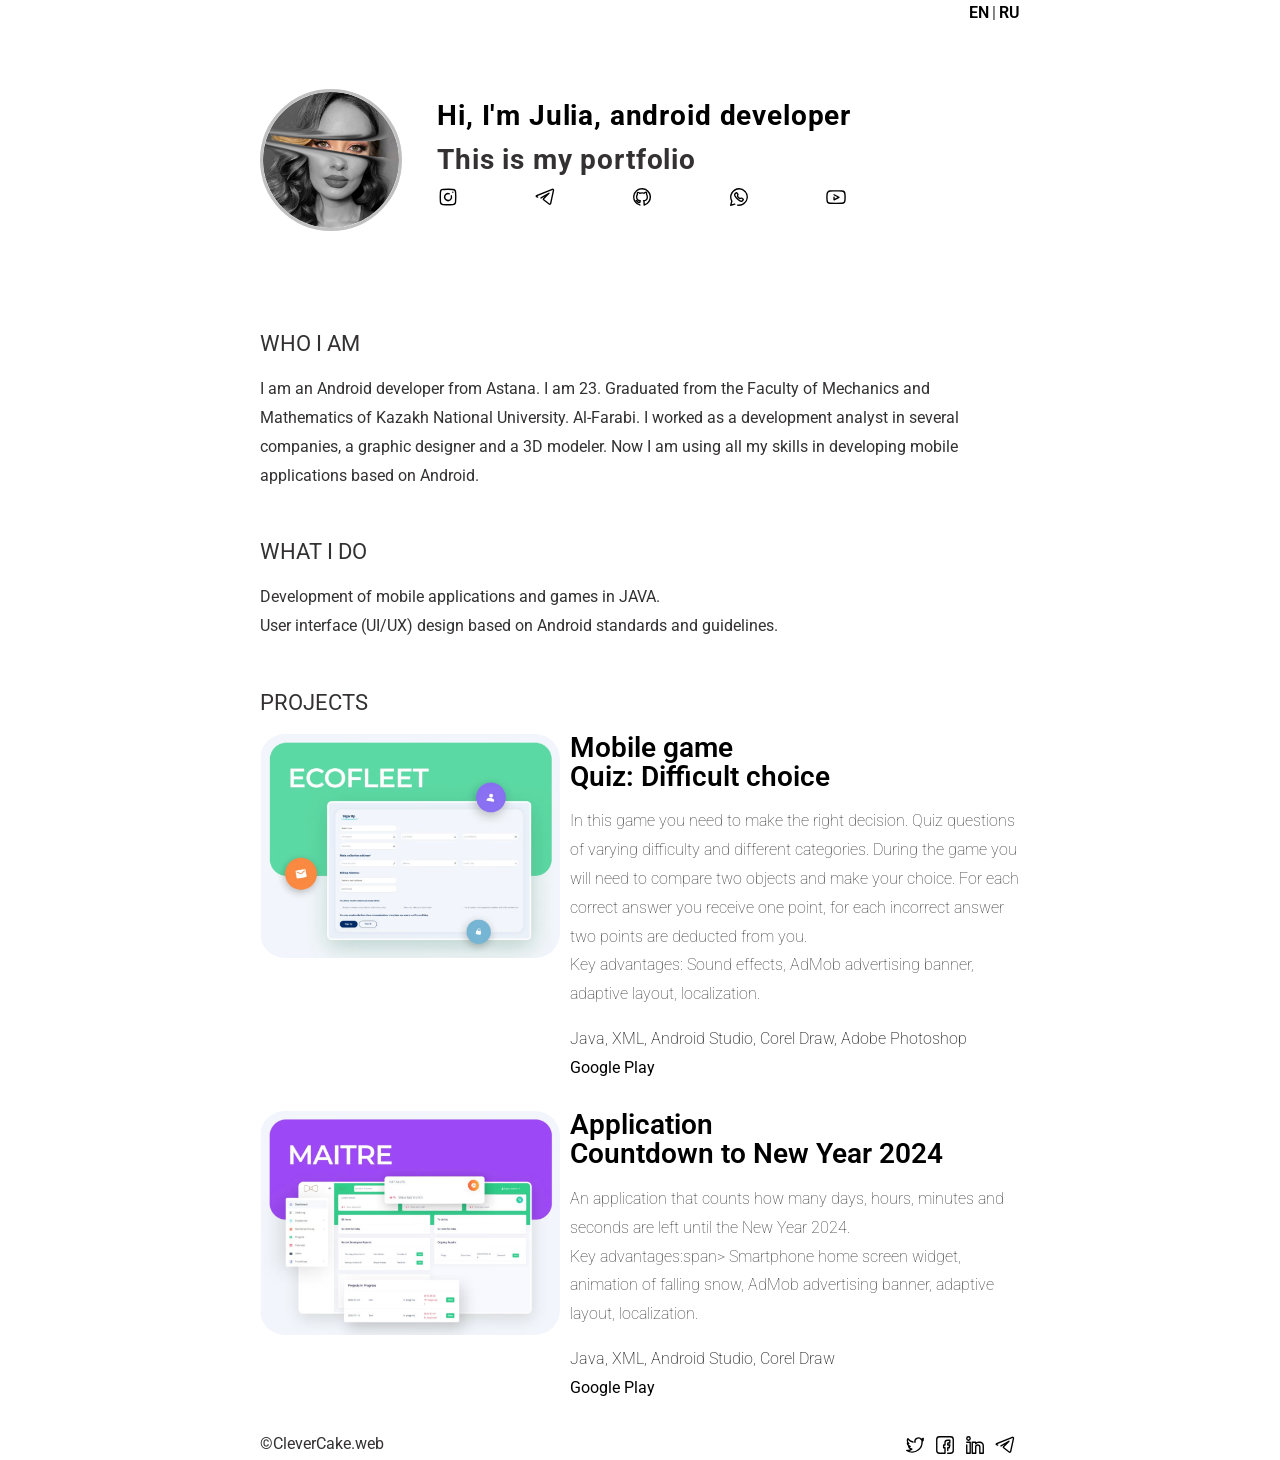
==== index.html @ a36e3e8c "Update index.html" ====
<!DOCTYPE html>
<html lang="en">
<head>
    <meta charset="UTF-8">
    <title>About me</title>
    <link rel="stylesheet" type="text/css" href="/assets/styles/styles.css">
</head>
<body>
    <div class="main">
        <div class="header">
            <a href="#">
                <span>EN</span>
            </a>
            <span>|</span>
            <a href="/ru">
                <span>RU</span>
            </a>
        </div>
        <div class="content">
            <div class="content__hello">
                <img class="content__hello-img" src="assets/img/avatar.png" alt="Avatar">
                <div class="content__hello-text">
                    <span class="content__name">
                        <a href="/"> Hi, I'm Julia, android developer</a>
                    </span>
                    <span class="content__description"></br>This is my portfolio</span>
                    <nav class="content__social">
                        <a href="#link" target="_blank" class="content__social-item">
                            <img src="assets/img/icons/instagram.svg" alt="Instagram">
                        </a>
                        <a href="#link" target="_blank" class="content__social-item">
                            <img src="assets/img/icons/telegram.svg" alt="Telegram">
                        </a>
                        <a href="#link" target="_blank" class="content__social-item">
                            <img src="assets/img/icons/github.svg" alt="GitHub">
                        </a>
                        <a href="#link" target="_blank" class="content__social-item">
                            <img src="assets/img/icons/whatsapp.svg" alt="WhatsApp">
                        </a>
                         <a href="#link" target="_blank" class="content__social-item">
                            <img src="assets/img/icons/youtube.svg" alt="YouTube">
                        </a>
                    </nav>
                </div>
            </div>
            <div class="content__main">
                <h2 class="content__subheader">Who I am</h2>
                <div class="content__main-item">
                    <div class="main-item__description">
                        <p>I am an Android developer from Astana. I am 23. Graduated from the Faculty of Mechanics and Mathematics of Kazakh National University. Al-Farabi. I worked as a development analyst in several companies, a graphic designer and a 3D modeler. Now I am using all my skills in developing mobile applications based on Android.</p>
                    </div>
                </div>
               
                <h2 class="content__subheader">What I do</h2>
                <div class="content__main-item">
                    <div class="main-item__description">
                        <p>
Development of mobile applications and games in JAVA.</br>
User interface (UI/UX) design based on Android standards and guidelines.</p>
                    </div>
                </div>
                <h2 class="content__subheader">Projects</h2>
                <div class="content__main-item project">
                    <a data-fslightbox href="assets/img/project.png">
                        <img src="assets/img/project.png" alt="project1">
                    </a>
                    <div>
                        <div class="main-item__title">
                            <a href="/example/project.html"><span>Mobile game<br>Quiz: Difficult choice</span></a>
                        </div>
                        <div class="main-item__description">
                            <p>In this game you need to make the right decision. Quiz questions of varying difficulty and different categories. During the game you will need to compare two objects and make your choice. For each correct answer you receive one point, for each incorrect answer two points are deducted from you.
                           </br><span>Key advantages:</span> Sound effects, AdMob advertising banner, adaptive layout, localization.</p>
                        </div>
                        <div class="main-item__subdescription">
                            <p>Java, XML, Android Studio, Corel Draw, Adobe Photoshop</p>
                            <p class="main-item__links"><a href=""><span>Google Play</span></a></p>
                        </div>
                    </div>
                </div>
                <div class="content__main-item project">
                    <a data-fslightbox href="assets/img/project2.png">
                        <img src="assets/img/project2.png" alt="project2">
                    </a>
                    <div>
                        <div class="main-item__title">
                            <a href="/example/project.html"><span>Application</br>Сountdown to New Year 2024</span></a>
                        </div>
                        <div class="main-item__description">
                            <p>An application that counts how many days, hours, minutes and seconds are left until the New Year 2024.</br>
<span>Key advantages:</span>span> Smartphone home screen widget, animation of falling snow, AdMob advertising banner, adaptive layout, localization.</p>
                        </div>
                        <div class="main-item__subdescription">
                            <p>Java, XML, Android Studio, Corel Draw</p>
                            <p class="main-item__links"><a href=""><span>Google Play</span></a> </p>
                        </div>
                    </div>
                </div>
            </div>
        </div>
        <div class="footer">
            <div>
                <span>©CleverCake.web</span>
            </div>
            <div>
                <nav class="footer__social">
                    <a href="#link" target="_blank" class="footer__social-item">
                        <img src="assets/img/icons/twitter.svg" alt="Twitter">
                    </a>
                    <a href="#link" target="_blank" class="footer__social-item">
                        <img src="assets/img/icons/facebook.svg" alt="Facebook">
                    </a>
                    <a href="#link" target="_blank" class="footer__social-item">
                        <img src="assets/img/icons/in.svg" alt="LinkedIn">
                    </a>
                    <a href="#link" target="_blank" class="footer__social-item">
                        <img src="assets/img/icons/telegram.svg" alt="Telegram">
                    </a>
                </nav>
            </div>
        </div>
    </div>
    <script src="assets/scripts/fslightbox.js"></script>
</body>
</html>
---- assets/styles/styles.css ----
@import url('https://fonts.googleapis.com/css2?family=Roboto:wght@100;300;400;500;700;900&display=swap');
/***
    The new CSS reset - version 1.7.3 (last updated 7.8.2022)
    GitHub page: https://github.com/elad2412/the-new-css-reset
***/

/*
    Remove all the styles of the "User-Agent-Stylesheet", except for the 'display' property
    - The "symbol *" part is to solve Firefox SVG sprite bug
 */
*:where(:not(html, iframe, canvas, img, svg, video, audio):not(svg *, symbol *)) {
    all: unset;
    display: revert;
}

/* Preferred box-sizing value */
*,
*::before,
*::after {
    box-sizing: border-box;
}

/* Reapply the pointer cursor for anchor tags */
a, button {
    cursor: revert;
}

/* Remove list styles (bullets/numbers) */
ol, ul, menu {
    list-style: none;
}

/* For images to not be able to exceed their container */
img {
    max-width: 100%;
}

/* removes spacing between cells in tables */
table {
    border-collapse: collapse;
}

/* Safari - solving issue when using user-select:none on the <body> text input doesn't working */
input, textarea {
    -webkit-user-select: auto;
}

/* revert the 'white-space' property for textarea elements on Safari */
textarea {
    white-space: revert;
}

/* minimum style to allow to style meter element */
meter {
    -webkit-appearance: revert;
    appearance: revert;
}

/* reset default text opacity of input placeholder */
::placeholder {
    color: unset;
}

/* fix the feature of 'hidden' attribute.
   display:revert; revert to element instead of attribute */
:where([hidden]) {
    display: none;
}

/* revert for bug in Chromium browsers
   - fix for the content editable attribute will work properly.
   - webkit-user-select: auto; added for Safari in case of using user-select:none on wrapper element*/
:where([contenteditable]:not([contenteditable="false"])) {
    -moz-user-modify: read-write;
    -webkit-user-modify: read-write;
    overflow-wrap: break-word;
    -webkit-line-break: after-white-space;
    -webkit-user-select: auto;
}

/* apply back the draggable feature - exist only in Chromium and Safari */
:where([draggable="true"]) {
    -webkit-user-drag: element;
}

body {
    font-family: 'Roboto', sans-serif;
    color: #333131;
}

a {
    color: black;
    font-weight: 600;
}

a:hover {
    text-decoration: underline;
}

@media (prefers-color-scheme: dark) {
    body {
        background-color: black;
        color: #c8cbcd;
    }

    a {
        color: #fff;
    }

    .content__social-item img,
    .footer__social-item img{
        filter: invert(1);
    }
}

.main {
    margin: auto;
    width: 47.5rem;
}

.content__hello {
    display: flex;
    margin-top: 4.2rem;
    margin-bottom: 5rem;
    font-size: 28px;
    line-height: 2.8rem;
}

.content__hello-img {
    width: 142px;
    height: 142px;
    min-width: 142px;
    border-radius: 50%;
    border: 3px solid silver;
}

.content__hello-text {
    margin-left: 2.2rem;
    line-height: 2.7rem;
    margin-top: 5px;
}

.content__name a {
    font-weight: 700;
    letter-spacing: 0.03em;
}

.content__description {
    font-weight: 700;
    letter-spacing: 0.03em;
}

.header {
    display: flex;
    justify-content: end;
    margin-top: 0.2rem;
}
.header span {
    margin-left: 3px;
}

.content__social {
    display: flex;
    max-width: 36rem;
    font-size: 18px;
    padding-top: 5px;
    -webkit-box-orient: horizontal;
    -webkit-box-direction: normal;
    flex-direction: row;
    flex: 1 1 0%;
    -webkit-box-pack: start;
    justify-content: space-between;
}
.content__social-item {
    display: flex;
    align-items: center;
}
.content__social-item img {
    width: 22px;
    height: 22px;
    margin-right: 4px;
}

.content__about-header {
    font-size: 2.4rem;
    margin-bottom: 1.4rem;
    line-height: 4rem;
    text-transform: uppercase;
}

.content__subheader {
    font-size: 1.4rem;
    line-height: 4rem;
    text-transform: uppercase;
}

.content__main-item {
    display: flex;
    line-height: 1.8rem;
    margin-bottom: 1.8rem;
}
.content__main-item.project img {
    max-width: 300px;
    height: auto;
    margin-right: 10px;
    border-radius: 25px;
}

.main-item__description img {
    border-radius: 25px;
}

.project .main-item__title {
    font-weight: 500;
    font-size: 28px;
}

.project .main-item__links span {
    margin-right: 4px;
}

.project .main-item__description {
    font-weight: 100;
    margin-top: 1rem;
}

.project .main-item__subdescription {
    font-weight: 200;
    margin-top: 1rem;
}
.project .main-item__subdescription span {
    font-weight: 400;
}

.post .main-item__title{
    font-size: 1.48rem;
    line-height: 2rem;
    font-weight: 500;
    letter-spacing: .05rem;
}

.post .main-item__title a{
    box-shadow: none;
    letter-spacing: 0.03em;
}

.post .main-item__date {
    display: inline-block;
    font-size: .94rem;
    font-weight: 700;
    line-height: 1.55rem;
}

.post .main-item__description {
    line-height: 1.8rem;
    margin-top: -0.2rem;
    margin-bottom: 0.8rem;
}

.footer {
    margin-top: 2rem;
    display: flex;
    justify-content: space-between;
}

.footer__social-item img {
    width: 22px;
    height: 22px;
    margin-right: 4px;
}
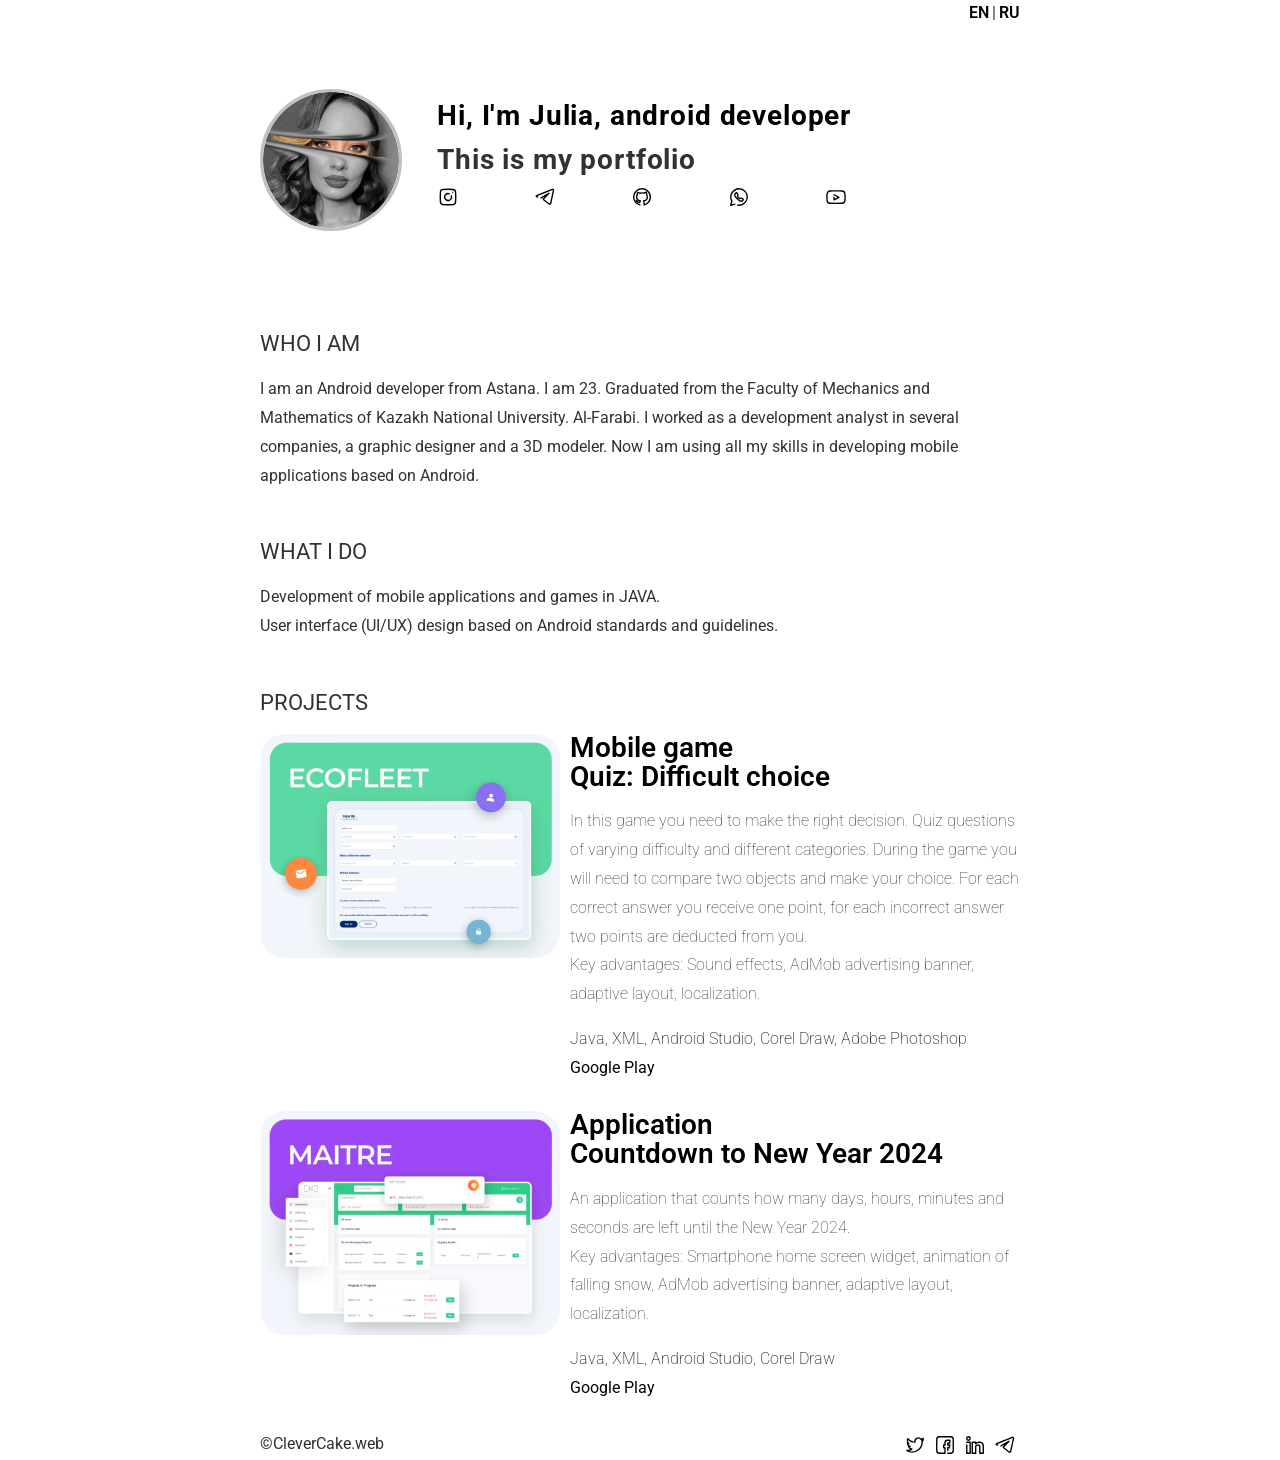
==== commit ad3e477f: "Update index.html" ====
--- a/index.html
+++ b/index.html
@@ -88,7 +88,7 @@
                         </div>
                         <div class="main-item__description">
                             <p>An application that counts how many days, hours, minutes and seconds are left until the New Year 2024.</br>
-<span>Key advantages:</span>span> Smartphone home screen widget, animation of falling snow, AdMob advertising banner, adaptive layout, localization.</p>
+<span>Key advantages:</span> Smartphone home screen widget, animation of falling snow, AdMob advertising banner, adaptive layout, localization.</p>
                         </div>
                         <div class="main-item__subdescription">
                             <p>Java, XML, Android Studio, Corel Draw</p>
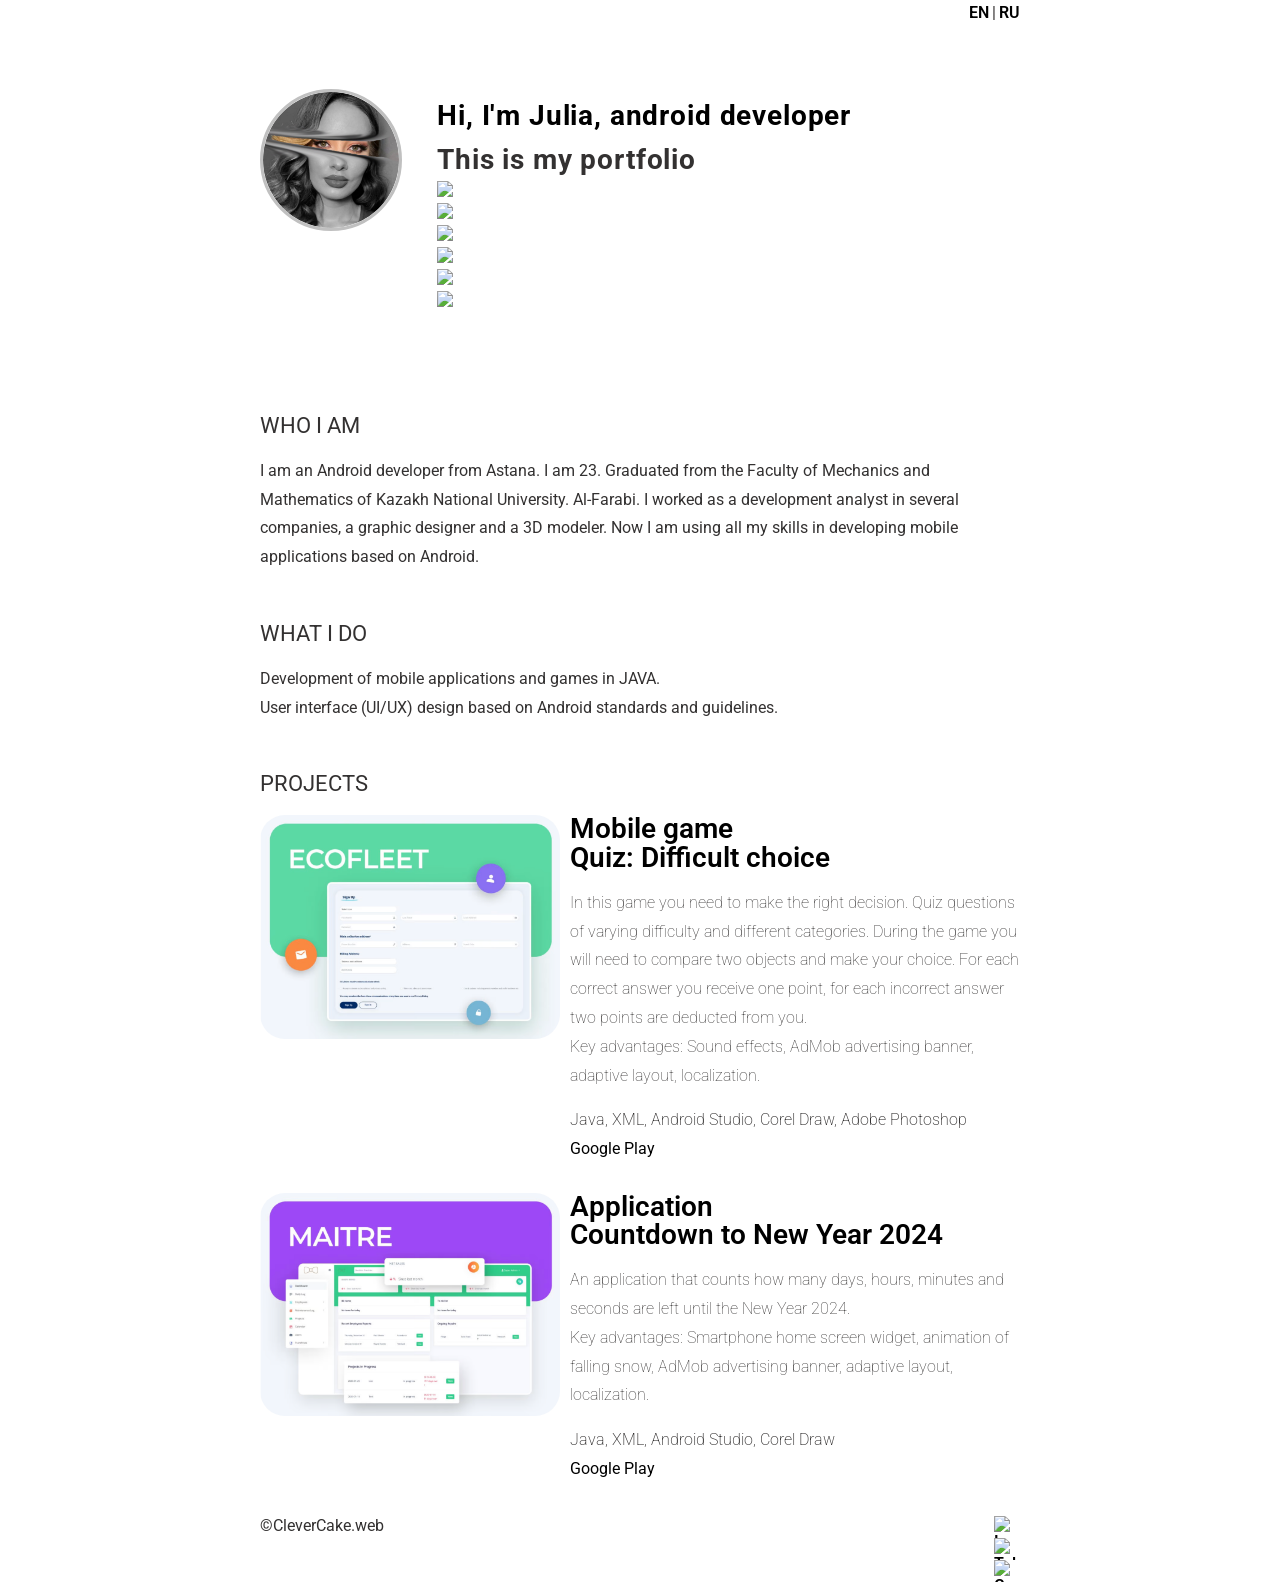
==== commit 9ef60368: "Update index.html" ====
--- a/index.html
+++ b/index.html
@@ -24,7 +24,6 @@
                         <a href="/"> Hi, I'm Julia, android developer</a>
                     </span>
                     <span class="content__description"></br>This is my portfolio</span>
-                    <nav class="content__social">
                         <a href="#link" target="_blank" class="content__social-item">
                             <img src="assets/img/icons/instagram.svg" alt="Instagram">
                         </a>
@@ -32,15 +31,17 @@
                             <img src="assets/img/icons/telegram.svg" alt="Telegram">
                         </a>
                         <a href="#link" target="_blank" class="content__social-item">
-                            <img src="assets/img/icons/github.svg" alt="GitHub">
+                            <img src="assets/img/icons/whatsapp.svg" alt="WhatsApp">
                         </a>
                         <a href="#link" target="_blank" class="content__social-item">
-                            <img src="assets/img/icons/whatsapp.svg" alt="WhatsApp">
+                            <img src="assets/img/icons/gmail.svg" alt="Gmail">
+                        </a>
+                        <a href="#link" target="_blank" class="content__social-item">
+                            <img src="assets/img/icons/github.svg" alt="GitHub">
                         </a>
                          <a href="#link" target="_blank" class="content__social-item">
                             <img src="assets/img/icons/youtube.svg" alt="YouTube">
                         </a>
-                    </nav>
                 </div>
             </div>
             <div class="content__main">
@@ -104,18 +105,15 @@
             </div>
             <div>
                 <nav class="footer__social">
-                    <a href="#link" target="_blank" class="footer__social-item">
-                        <img src="assets/img/icons/twitter.svg" alt="Twitter">
-                    </a>
-                    <a href="#link" target="_blank" class="footer__social-item">
-                        <img src="assets/img/icons/facebook.svg" alt="Facebook">
-                    </a>
-                    <a href="#link" target="_blank" class="footer__social-item">
-                        <img src="assets/img/icons/in.svg" alt="LinkedIn">
-                    </a>
-                    <a href="#link" target="_blank" class="footer__social-item">
-                        <img src="assets/img/icons/telegram.svg" alt="Telegram">
-                    </a>
+                   <a href="#link" target="_blank" class="content__social-item">
+                            <img src="assets/img/icons/instagram.svg" alt="Instagram">
+                        </a>
+                        <a href="#link" target="_blank" class="content__social-item">
+                            <img src="assets/img/icons/telegram.svg" alt="Telegram">
+                        </a>
+                        <a href="#link" target="_blank" class="content__social-item">
+                            <img src="assets/img/icons/gmail.svg" alt="Gmail">
+                        </a>
                 </nav>
             </div>
         </div>
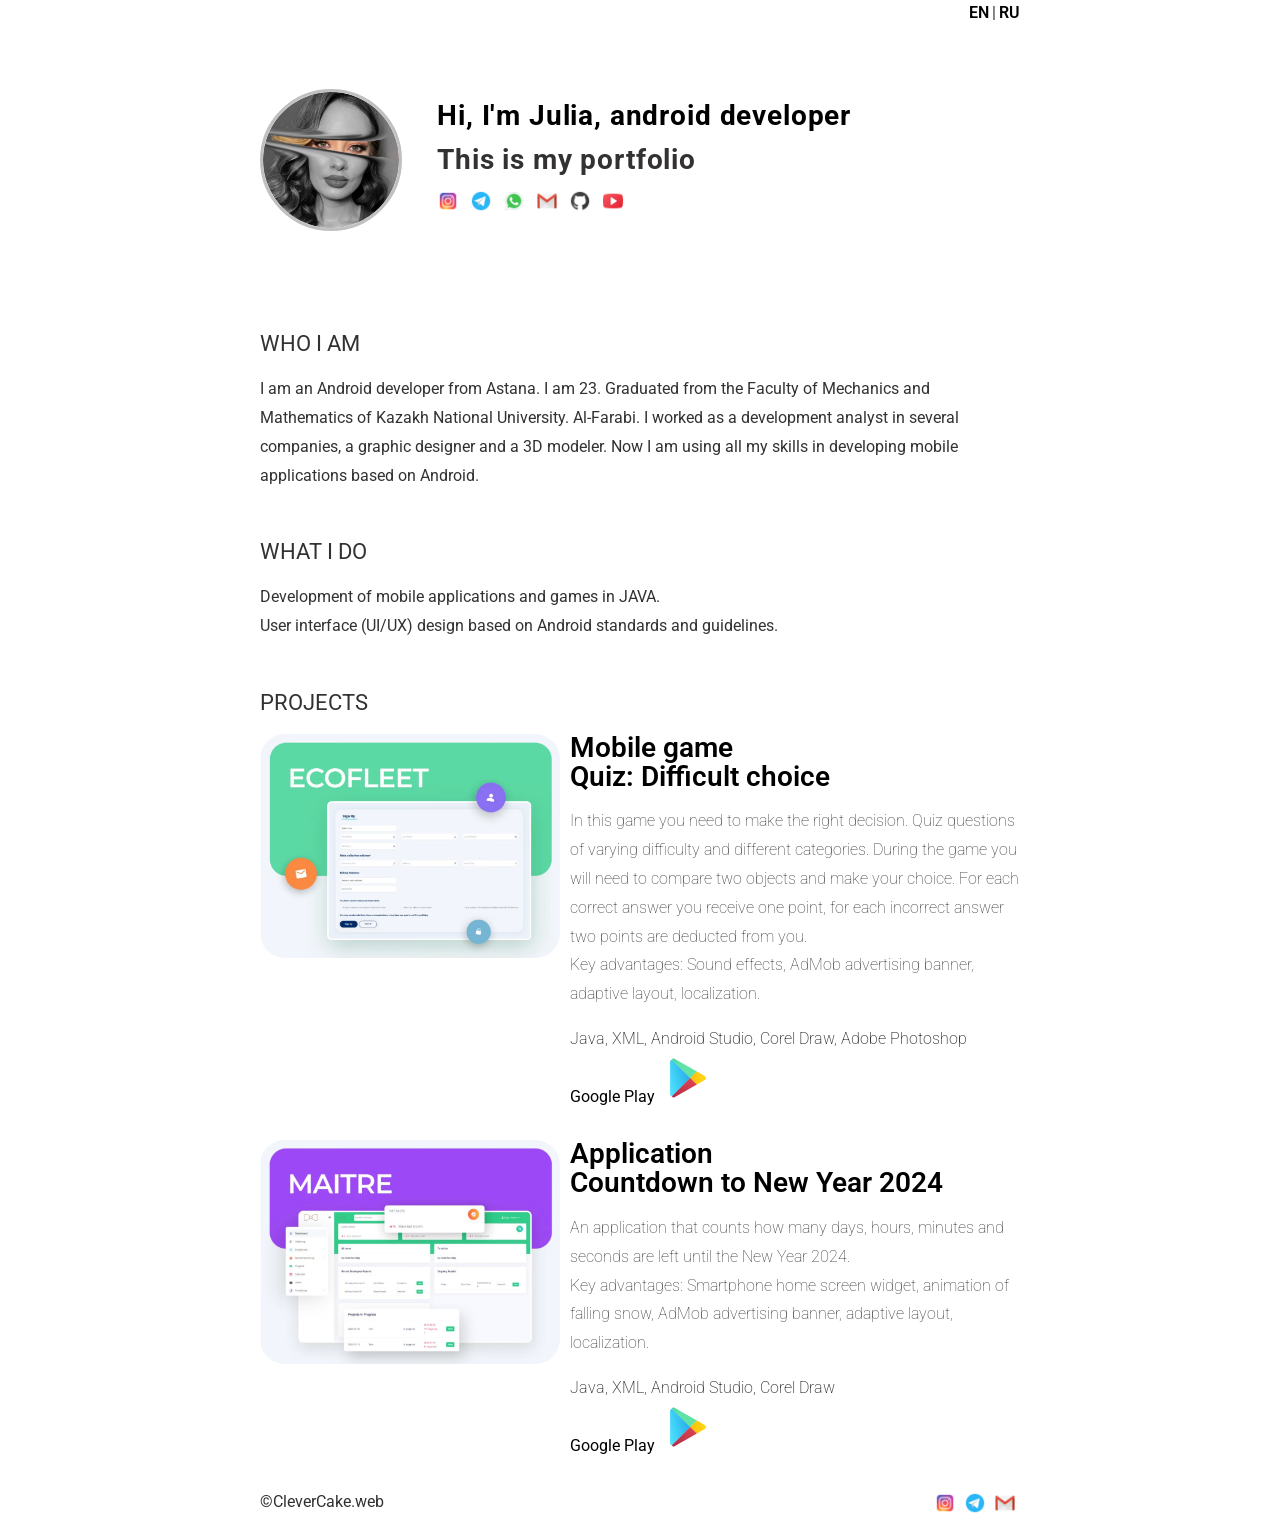
==== commit a4595c42: "Update index.html" ====
--- a/index.html
+++ b/index.html
@@ -24,24 +24,26 @@
                         <a href="/"> Hi, I'm Julia, android developer</a>
                     </span>
                     <span class="content__description"></br>This is my portfolio</span>
-                        <a href="#link" target="_blank" class="content__social-item">
-                            <img src="assets/img/icons/instagram.svg" alt="Instagram">
+                     <nav class="footer__social">
+                        <a href="https://www.instagram.com/clevercake.web/" target="_blank" class="footer__social-item">
+                            <img src="assets/img/icons/instagram.png" alt="Instagram">
                         </a>
-                        <a href="#link" target="_blank" class="content__social-item">
-                            <img src="assets/img/icons/telegram.svg" alt="Telegram">
+                        <a href="https://t.me/yuka2604" target="_blank" class="footer__social-item">
+                            <img src="assets/img/icons/telegram.png" alt="Telegram">
                         </a>
-                        <a href="#link" target="_blank" class="content__social-item">
-                            <img src="assets/img/icons/whatsapp.svg" alt="WhatsApp">
+                        <a href="https://api.whatsapp.com/send/?phone=87711840097&text&type=phone_number&app_absent=0" target="_blank" class="footer__social-item">
+                            <img src="assets/img/icons/whatsapp.png" alt="WhatsApp">
                         </a>
-                        <a href="#link" target="_blank" class="content__social-item">
-                            <img src="assets/img/icons/gmail.svg" alt="Gmail">
+                        <a href="#link" target="_blank" class="footer__social-item">
+                            <img src="assets/img/icons/gmail.png" alt="Gmail">
                         </a>
-                        <a href="#link" target="_blank" class="content__social-item">
-                            <img src="assets/img/icons/github.svg" alt="GitHub">
+                        <a href="https://github.com/Yuliya-Shamshiyeva" target="_blank" class="footer__social-item">
+                            <img src="assets/img/icons/github.png" alt="GitHub">
                         </a>
-                         <a href="#link" target="_blank" class="content__social-item">
-                            <img src="assets/img/icons/youtube.svg" alt="YouTube">
+                         <a href="https://www.youtube.com/@clevercake" target="_blank" class="footer__social-item">
+                            <img src="assets/img/icons/youtube.png" alt="YouTube">
                         </a>
+                     </nav>
                 </div>
             </div>
             <div class="content__main">
@@ -75,7 +77,9 @@
                         </div>
                         <div class="main-item__subdescription">
                             <p>Java, XML, Android Studio, Corel Draw, Adobe Photoshop</p>
-                            <p class="main-item__links"><a href=""><span>Google Play</span></a></p>
+                            <p class="main-item__links"><a href="https://play.google.com/store/apps/details?id=space.clevercake.quiz"><span>Google Play</span></a>
+                                <a data-fslightbox href="https://play.google.com/store/apps/details?id=space.clevercake.quiz"><img src="assets/img/icons/play.png" alt="GooglePlay"></a>
+                            </p>
                         </div>
                     </div>
                 </div>
@@ -93,7 +97,9 @@
                         </div>
                         <div class="main-item__subdescription">
                             <p>Java, XML, Android Studio, Corel Draw</p>
-                            <p class="main-item__links"><a href=""><span>Google Play</span></a> </p>
+                            <p class="main-item__links"><a href="https://play.google.com/store/apps/details?id=space.clevercake.daysuntilnewyear"><span>Google Play</span></a> 
+                            <a data-fslightbox href="https://play.google.com/store/apps/details?id=space.clevercake.daysuntilnewyear"><img src="assets/img/icons/play.png" alt="GooglePlay"></a>
+                            </p>
                         </div>
                     </div>
                 </div>
@@ -105,14 +111,14 @@
             </div>
             <div>
                 <nav class="footer__social">
-                   <a href="#link" target="_blank" class="content__social-item">
-                            <img src="assets/img/icons/instagram.svg" alt="Instagram">
+                   <a href="https://www.instagram.com/clevercake.web/" target="_blank" class="footer__social-item">
+                            <img src="assets/img/icons/instagram.png" alt="Instagram">
                         </a>
-                        <a href="#link" target="_blank" class="content__social-item">
-                            <img src="assets/img/icons/telegram.svg" alt="Telegram">
+                        <a href="https://t.me/yuka2604" target="_blank" class="footer__social-item">
+                            <img src="assets/img/icons/telegram.png" alt="Telegram">
                         </a>
-                        <a href="#link" target="_blank" class="content__social-item">
-                            <img src="assets/img/icons/gmail.svg" alt="Gmail">
+                        <a href="#link" target="_blank" class="footer__social-item">
+                            <img src="assets/img/icons/gmail.png" alt="Gmail">
                         </a>
                 </nav>
             </div>
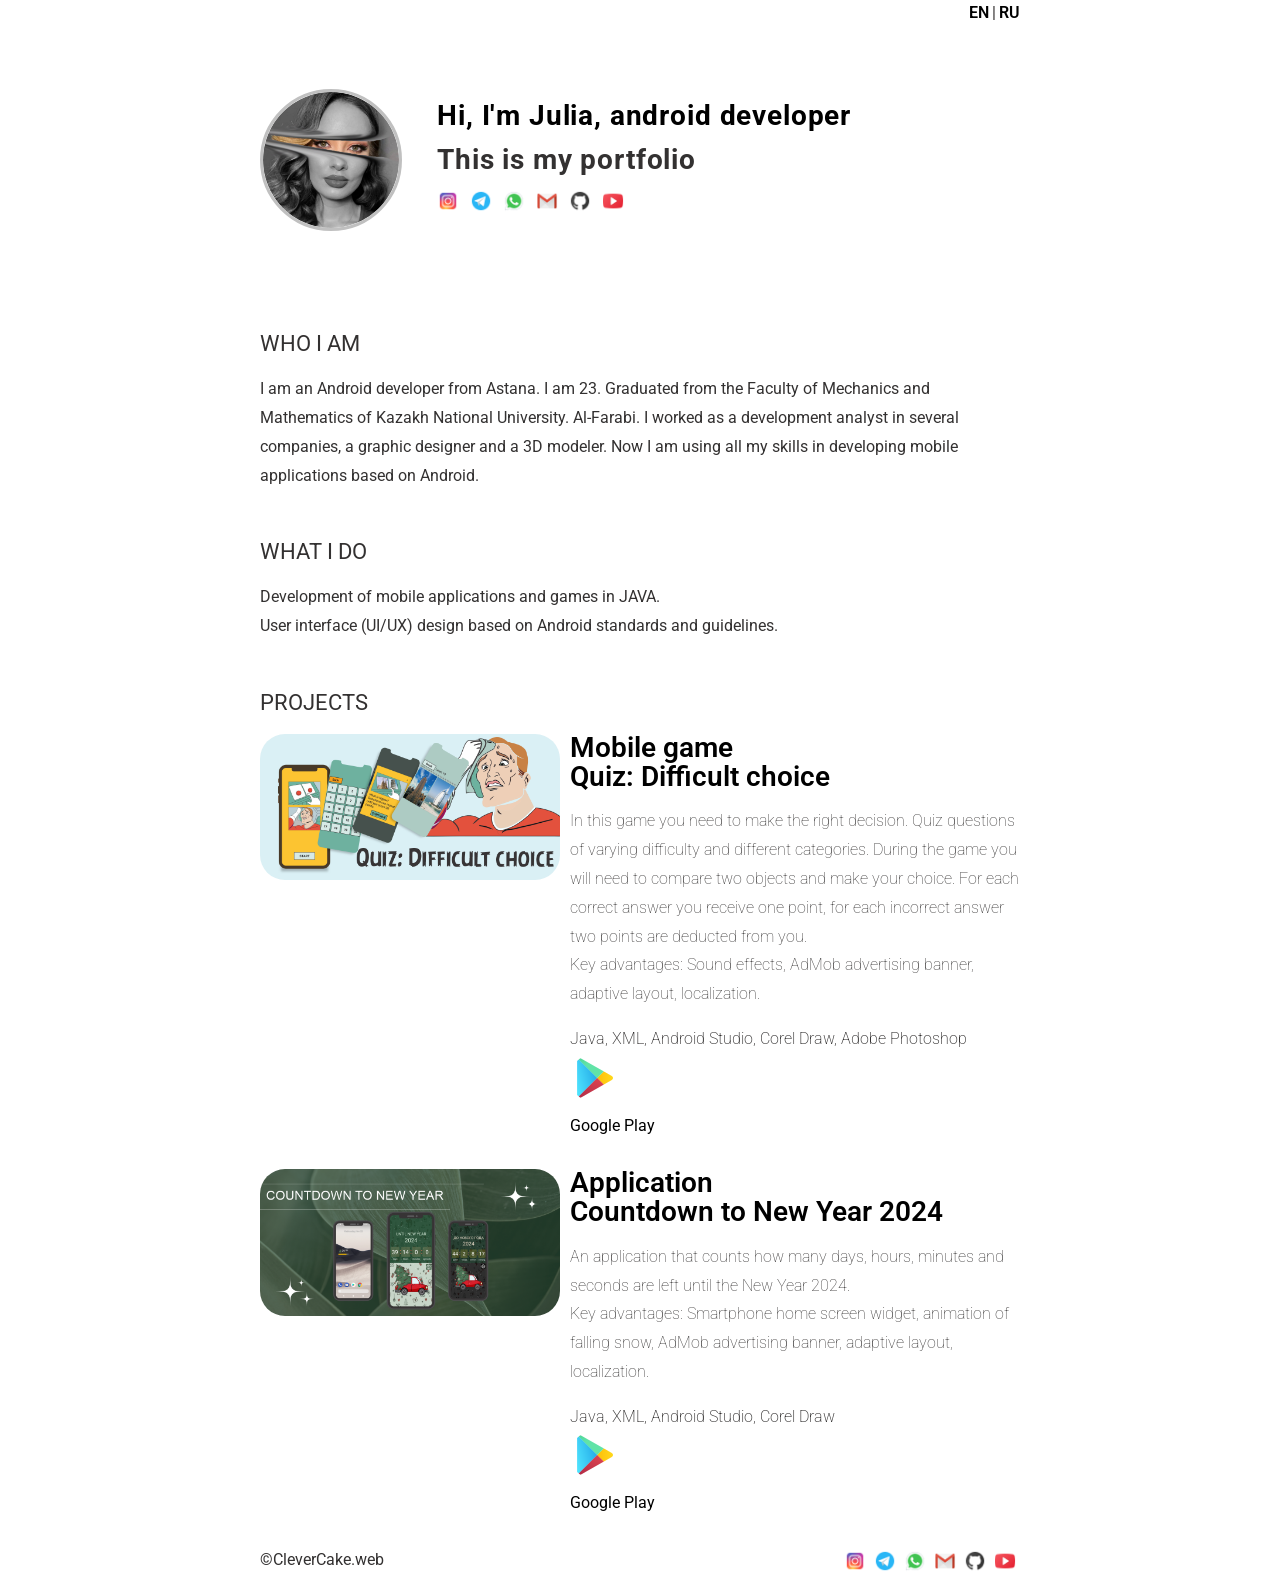
==== commit ba18ccb8: "Update index.html" ====
--- a/index.html
+++ b/index.html
@@ -77,9 +77,10 @@
                         </div>
                         <div class="main-item__subdescription">
                             <p>Java, XML, Android Studio, Corel Draw, Adobe Photoshop</p>
+                            <p>   <a data-fslightbox href="https://play.google.com/store/apps/details?id=space.clevercake.quiz"><img src="assets/img/icons/play.png" alt="GooglePlay"></a>
+                            </p>
                             <p class="main-item__links"><a href="https://play.google.com/store/apps/details?id=space.clevercake.quiz"><span>Google Play</span></a>
-                                <a data-fslightbox href="https://play.google.com/store/apps/details?id=space.clevercake.quiz"><img src="assets/img/icons/play.png" alt="GooglePlay"></a>
-                            </p>
+                             </p>
                         </div>
                     </div>
                 </div>
@@ -97,9 +98,10 @@
                         </div>
                         <div class="main-item__subdescription">
                             <p>Java, XML, Android Studio, Corel Draw</p>
+                            <p> <a data-fslightbox href="https://play.google.com/store/apps/details?id=space.clevercake.daysuntilnewyear"><img src="assets/img/icons/play.png" alt="GooglePlay"></a>
+                            </p>
                             <p class="main-item__links"><a href="https://play.google.com/store/apps/details?id=space.clevercake.daysuntilnewyear"><span>Google Play</span></a> 
-                            <a data-fslightbox href="https://play.google.com/store/apps/details?id=space.clevercake.daysuntilnewyear"><img src="assets/img/icons/play.png" alt="GooglePlay"></a>
-                            </p>
+                           </p>
                         </div>
                     </div>
                 </div>
@@ -117,8 +119,17 @@
                         <a href="https://t.me/yuka2604" target="_blank" class="footer__social-item">
                             <img src="assets/img/icons/telegram.png" alt="Telegram">
                         </a>
+                        <a href="https://api.whatsapp.com/send/?phone=87711840097&text&type=phone_number&app_absent=0" target="_blank" class="footer__social-item">
+                            <img src="assets/img/icons/whatsapp.png" alt="WhatsApp">
+                        </a>
                         <a href="#link" target="_blank" class="footer__social-item">
                             <img src="assets/img/icons/gmail.png" alt="Gmail">
+                        </a>
+                        <a href="https://github.com/Yuliya-Shamshiyeva" target="_blank" class="footer__social-item">
+                            <img src="assets/img/icons/github.png" alt="GitHub">
+                        </a>
+                         <a href="https://www.youtube.com/@clevercake" target="_blank" class="footer__social-item">
+                            <img src="assets/img/icons/youtube.png" alt="YouTube">
                         </a>
                 </nav>
             </div>
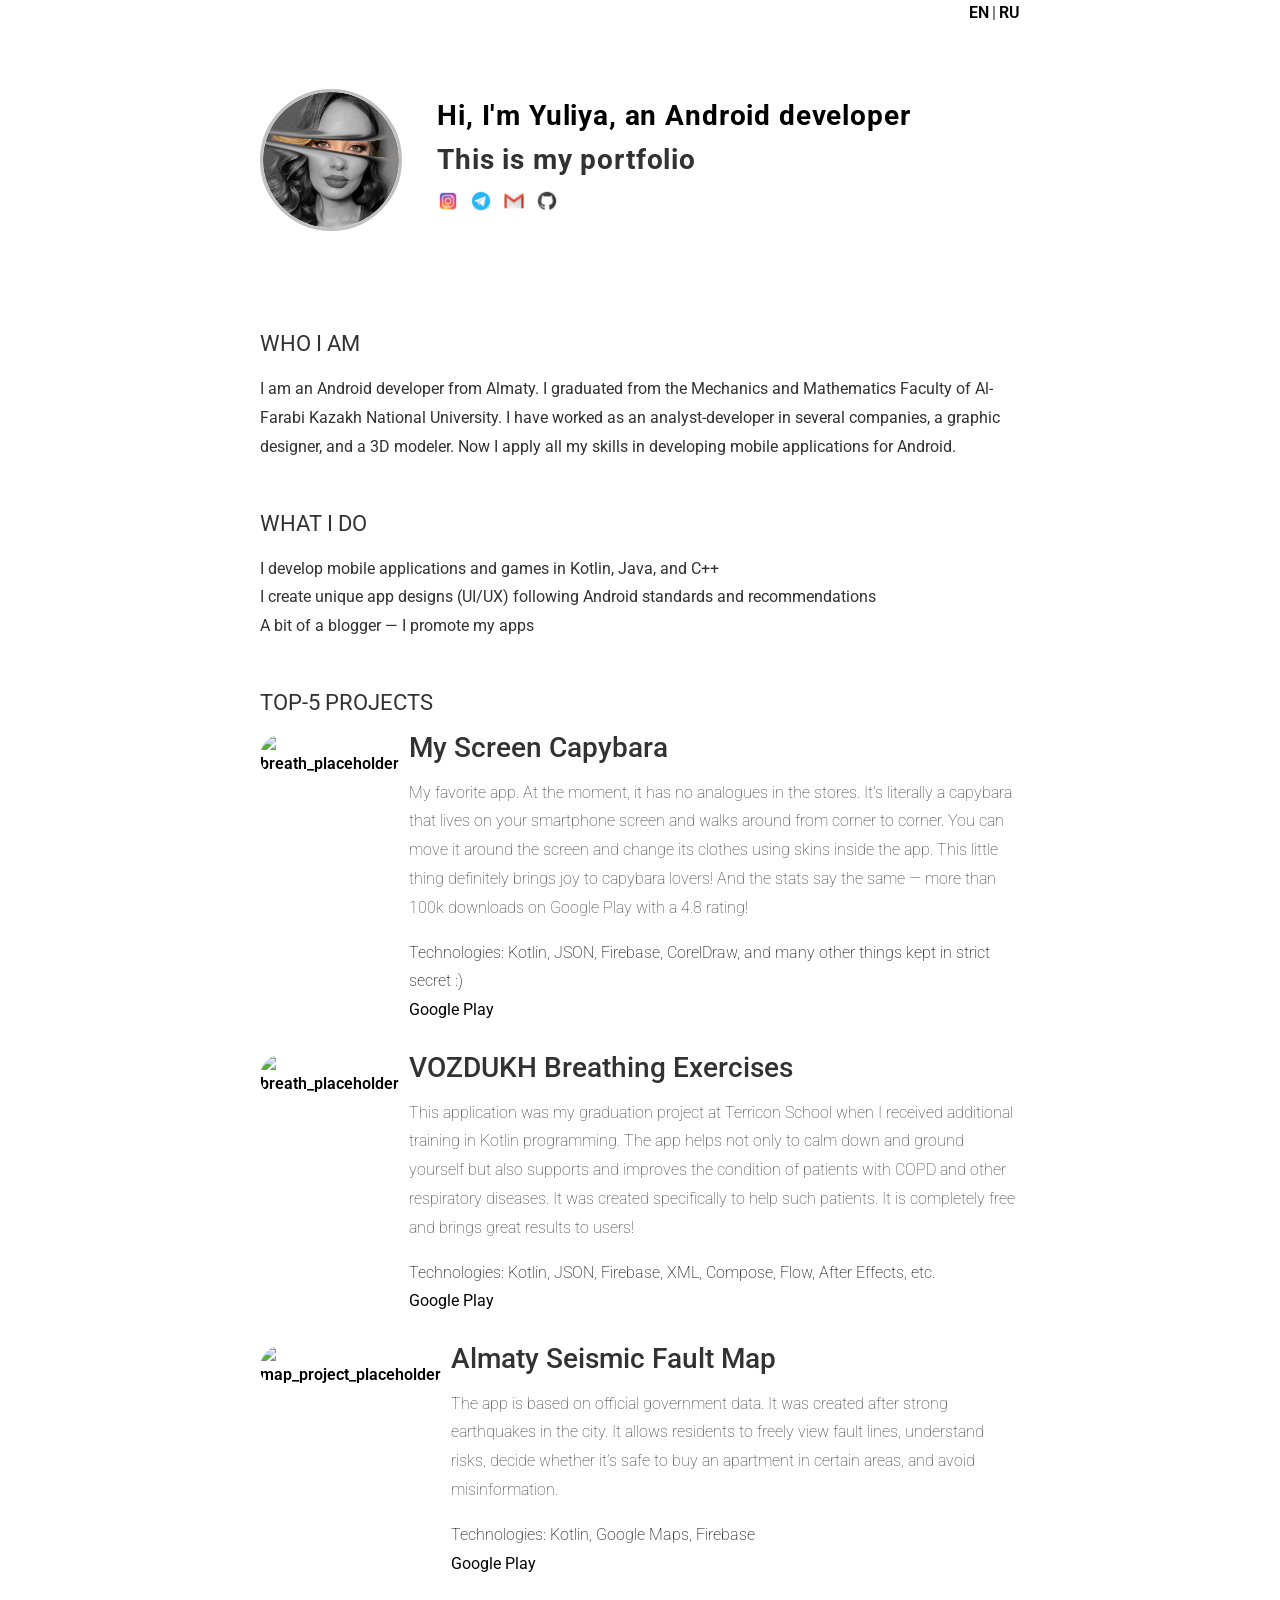
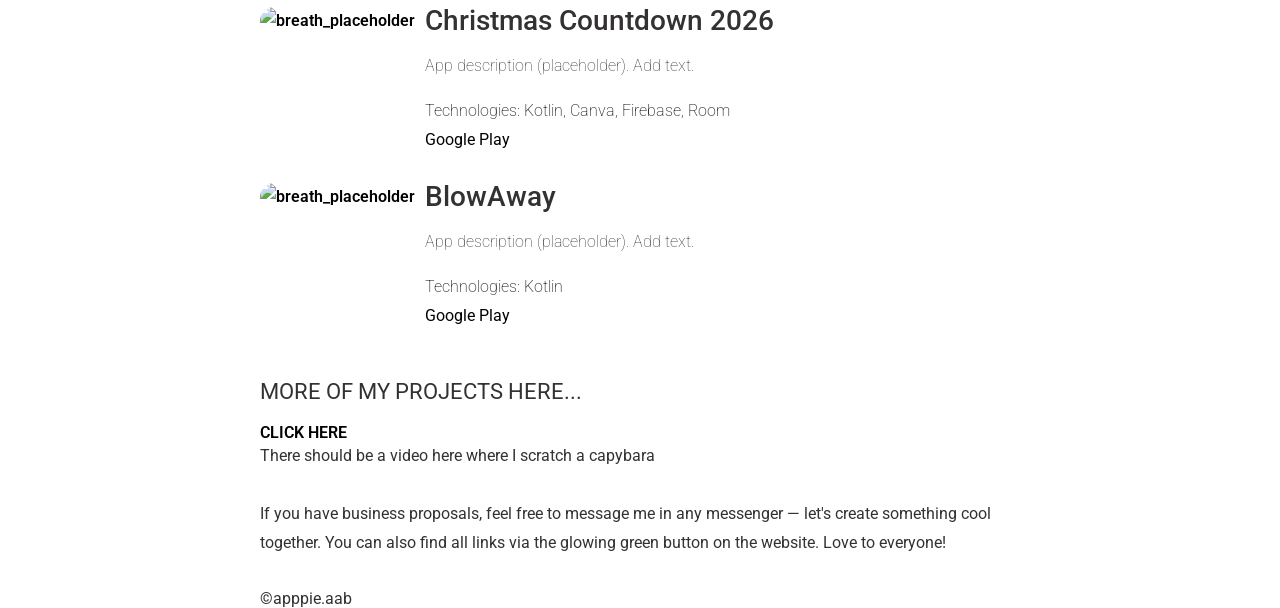
==== commit 6a926f2f: "index.html" ====
--- a/index.html
+++ b/index.html
@@ -2,139 +2,130 @@
 <html lang="en">
 <head>
     <meta charset="UTF-8">
-    <title>About me</title>
+    <title>About Me</title>
     <link rel="stylesheet" type="text/css" href="/assets/styles/styles.css">
 </head>
 <body>
     <div class="main">
         <div class="header">
-            <a href="#">
-                <span>EN</span>
-            </a>
+            <a href="/"><span>EN</span></a>
             <span>|</span>
-            <a href="/ru">
-                <span>RU</span>
-            </a>
+            <a href="/ru"><span>RU</span></a>
         </div>
         <div class="content">
             <div class="content__hello">
-                <img class="content__hello-img" src="assets/img/avatar.png" alt="Avatar">
+                <img class="content__hello-img" src="/assets/img/avatar.png" alt="Avatar">
                 <div class="content__hello-text">
-                    <span class="content__name">
-                        <a href="/"> Hi, I'm Julia, android developer</a>
-                    </span>
+                    <span class="content__name"><a href="/">Hi, I'm Yuliya, an Android developer</a></span>
                     <span class="content__description"></br>This is my portfolio</span>
-                     <nav class="footer__social">
-                        <a href="https://www.instagram.com/clevercake.web/" target="_blank" class="footer__social-item">
-                            <img src="assets/img/icons/instagram.png" alt="Instagram">
-                        </a>
-                        <a href="https://t.me/yuka2604" target="_blank" class="footer__social-item">
-                            <img src="assets/img/icons/telegram.png" alt="Telegram">
-                        </a>
-                        <a href="https://api.whatsapp.com/send/?phone=87711840097&text&type=phone_number&app_absent=0" target="_blank" class="footer__social-item">
-                            <img src="assets/img/icons/whatsapp.png" alt="WhatsApp">
-                        </a>
-                        <a href="#link" target="_blank" class="footer__social-item">
-                            <img src="assets/img/icons/gmail.png" alt="Gmail">
-                        </a>
-                        <a href="https://github.com/Yuliya-Shamshiyeva" target="_blank" class="footer__social-item">
-                            <img src="assets/img/icons/github.png" alt="GitHub">
-                        </a>
-                         <a href="https://www.youtube.com/@clevercake" target="_blank" class="footer__social-item">
-                            <img src="assets/img/icons/youtube.png" alt="YouTube">
-                        </a>
-                     </nav>
+                    <nav class="footer__social">
+                        <a href="https://www.instagram.com/apppie.aab/" target="_blank" class="footer__social-item"><img src="/assets/img/icons/instagram.png" alt="Instagram"></a>
+                        <a href="https://t.me/yuka2604" target="_blank" class="footer__social-item"><img src="/assets/img/icons/telegram.png" alt="Telegram"></a>
+                        <a href="mailto:apppie.aab@gmail.com" target="_blank" class="footer__social-item"><img src="/assets/img/icons/gmail.png" alt="Gmail"></a>
+                        <a href="https://github.com/Yuliya-Shamshiyeva" target="_blank" class="footer__social-item"><img src="/assets/img/icons/github.png" alt="GitHub"></a>
+                    </nav>
                 </div>
             </div>
+
             <div class="content__main">
-                <h2 class="content__subheader">Who I am</h2>
-                <div class="content__main-item">
-                    <div class="main-item__description">
-                        <p>I am an Android developer from Astana. I am 23. Graduated from the Faculty of Mechanics and Mathematics of Kazakh National University. Al-Farabi. I worked as a development analyst in several companies, a graphic designer and a 3D modeler. Now I am using all my skills in developing mobile applications based on Android.</p>
-                    </div>
-                </div>
-               
-                <h2 class="content__subheader">What I do</h2>
-                <div class="content__main-item">
-                    <div class="main-item__description">
-                        <p>
-Development of mobile applications and games in JAVA.</br>
-User interface (UI/UX) design based on Android standards and guidelines.</p>
-                    </div>
-                </div>
-                <h2 class="content__subheader">Projects</h2>
+                <h2 class="content__subheader">Who I Am</h2>
+                <script src="//taplink.cc/id:11320683/widget/" async></script>
+                <div class="content__main-item"><div class="main-item__description"><p>I am an Android developer from Almaty. I graduated from the Mechanics and Mathematics Faculty of Al-Farabi Kazakh National University. I have worked as an analyst-developer in several companies, a graphic designer, and a 3D modeler. Now I apply all my skills in developing mobile applications for Android.</p></div></div>
+
+                <h2 class="content__subheader">What I Do</h2>
+                <div class="content__main-item"><div class="main-item__description"><p>I develop mobile applications and games in Kotlin, Java, and C++</br>I create unique app designs (UI/UX) following Android standards and recommendations</br>A bit of a blogger — I promote my apps</p></div></div>
+
+                <h2 class="content__subheader">Top-5 Projects</h2>
+
+                <!-- ======= PROJECTS ======= -->
+                <!-- Capybara -->
                 <div class="content__main-item project">
-                    <a data-fslightbox href="assets/img/project.png">
-                        <img src="assets/img/project.png" alt="project1">
+                    <a data-fslightbox href="/assets/img/placeholder.png">
+                        <img src="/assets/img/placeholder.png" alt="breath_placeholder">
                     </a>
                     <div>
-                        <div class="main-item__title">
-                            <a href="/example/project.html"><span>Mobile game<br>Quiz: Difficult choice</span></a>
-                        </div>
-                        <div class="main-item__description">
-                            <p>In this game you need to make the right decision. Quiz questions of varying difficulty and different categories. During the game you will need to compare two objects and make your choice. For each correct answer you receive one point, for each incorrect answer two points are deducted from you.
-                           </br><span>Key advantages:</span> Sound effects, AdMob advertising banner, adaptive layout, localization.</p>
-                        </div>
+                        <div class="main-item__title"><span>My Screen Capybara</span></div>
+                        <div class="main-item__description"><p>My favorite app. At the moment, it has no analogues in the stores. It's literally a capybara that lives on your smartphone screen and walks around from corner to corner. You can move it around the screen and change its clothes using skins inside the app. This little thing definitely brings joy to capybara lovers! And the stats say the same — more than 100k downloads on Google Play with a 4.8 rating!</p></div>
                         <div class="main-item__subdescription">
-                            <p>Java, XML, Android Studio, Corel Draw, Adobe Photoshop</p>
-                            <p>   <a data-fslightbox href="https://play.google.com/store/apps/details?id=space.clevercake.quiz"><img src="assets/img/icons/play.png" alt="GooglePlay"></a>
-                            </p>
-                            <p class="main-item__links"><a href="https://play.google.com/store/apps/details?id=space.clevercake.quiz"><span>Google Play</span></a>
-                             </p>
+                            <p>Technologies: Kotlin, JSON, Firebase, CorelDraw, and many other things kept in strict secret :)</p>
+                            <p class="main-item__links"><a href="https://play.google.com/store/apps/details?id=space.clevercake.kapibaraapp"><span>Google Play</span></a></p>
                         </div>
                     </div>
                 </div>
+                
+                <!-- Breathing exercises -->
                 <div class="content__main-item project">
-                    <a data-fslightbox href="assets/img/project2.png">
-                        <img src="assets/img/project2.png" alt="project2">
+                    <a data-fslightbox href="/assets/img/placeholder.png">
+                        <img src="/assets/img/placeholder.png" alt="breath_placeholder">
                     </a>
                     <div>
-                        <div class="main-item__title">
-                            <a href="/example/project.html"><span>Application</br>Сountdown to New Year 2024</span></a>
-                        </div>
-                        <div class="main-item__description">
-                            <p>An application that counts how many days, hours, minutes and seconds are left until the New Year 2024.</br>
-<span>Key advantages:</span> Smartphone home screen widget, animation of falling snow, AdMob advertising banner, adaptive layout, localization.</p>
-                        </div>
+                        <div class="main-item__title"><span>VOZDUKH Breathing Exercises</span></div>
+                        <div class="main-item__description"><p>This application was my graduation project at Terricon School when I received additional training in Kotlin programming. The app helps not only to calm down and ground yourself but also supports and improves the condition of patients with COPD and other respiratory diseases. It was created specifically to help such patients. It is completely free and brings great results to users!</p></div>
                         <div class="main-item__subdescription">
-                            <p>Java, XML, Android Studio, Corel Draw</p>
-                            <p> <a data-fslightbox href="https://play.google.com/store/apps/details?id=space.clevercake.daysuntilnewyear"><img src="assets/img/icons/play.png" alt="GooglePlay"></a>
-                            </p>
-                            <p class="main-item__links"><a href="https://play.google.com/store/apps/details?id=space.clevercake.daysuntilnewyear"><span>Google Play</span></a> 
-                           </p>
+                            <p>Technologies: Kotlin, JSON, Firebase, XML, Compose, Flow, After Effects, etc.</p>
+                            <p class="main-item__links"><a href="https://play.google.com/store/apps/details?id=space.clevercake.myapplication"><span>Google Play</span></a></p>
                         </div>
                     </div>
                 </div>
+
+                <!-- Seismic Fault Map -->
+                <div class="content__main-item project">
+                    <a data-fslightbox href="/assets/img/placeholder.png">
+                        <img src="/assets/img/placeholder.png" alt="map_project_placeholder">
+                    </a>
+                    <div>
+                        <div class="main-item__title"><span>Almaty Seismic Fault Map</span></div>
+                        <div class="main-item__description"><p>The app is based on official government data. It was created after strong earthquakes in the city. It allows residents to freely view fault lines, understand risks, decide whether it’s safe to buy an apartment in certain areas, and avoid misinformation.</p></div>
+                        <div class="main-item__subdescription">
+                            <p>Technologies: Kotlin, Google Maps, Firebase</p>
+                            <p class="main-item__links"><a href="https://play.google.com/store/apps/details?id=space.clevercake.almatyseismicfaultmap"><span>Google Play</span></a></p>
+                        </div>
+                    </div>
+                </div>
+
+                <!-- Christmas app -->
+                <div class="content__main-item project">
+                    <a data-fslightbox href="/assets/img/placeholder.png">
+                        <img src="/assets/img/placeholder.png" alt="breath_placeholder">
+                    </a>
+                    <div>
+                        <div class="main-item__title"><span>Christmas Countdown 2026</span></div>
+                        <div class="main-item__description"><p>App description (placeholder). Add text.</p></div>
+                        <div class="main-item__subdescription">
+                            <p>Technologies: Kotlin, Canva, Firebase, Room</p>
+                            <p class="main-item__links"><a href="https://play.google.com/store/apps/details?id=space.clevercake.holidayplannercountdowntochristmas"><span>Google Play</span></a></p>
+                        </div>
+                    </div>
+                </div>
+
+                <!-- BlowAway -->
+                <div class="content__main-item project">
+                    <a data-fslightbox href="/assets/img/placeholder.png">
+                        <img src="/assets/img/placeholder.png" alt="breath_placeholder">
+                    </a>
+                    <div>
+                        <div class="main-item__title"><span>BlowAway</span></div>
+                        <div class="main-item__description"><p>App description (placeholder). Add text.</p></div>
+                        <div class="main-item__subdescription">
+                            <p>Technologies: Kotlin</p>
+                            <p class="main-item__links"><a href="https://play.google.com/store/apps/details?id=space.apppie.aab.blowaway"><span>Google Play</span></a></p>
+                        </div>
+                    </div>
+                </div>
+
+                <h2 class="content__subheader">More of my projects here...</h2>
+                <p class="main-item__links"><a href="https://play.google.com/store/apps/developer?id=yu.lexa"><span>CLICK HERE</span></a></p>
+
+                <div class="content__main-item"><div class="main-item__description"><p>There should be a video here where I scratch a capybara</p></div></div>
+
+                <div class="content__main-item"><div class="main-item__description"><p>If you have business proposals, feel free to message me in any messenger — let's create something cool together. You can also find all links via the glowing green button on the website. Love to everyone!</p></div></div>
+
             </div>
         </div>
-        <div class="footer">
-            <div>
-                <span>©CleverCake.web</span>
-            </div>
-            <div>
-                <nav class="footer__social">
-                   <a href="https://www.instagram.com/clevercake.web/" target="_blank" class="footer__social-item">
-                            <img src="assets/img/icons/instagram.png" alt="Instagram">
-                        </a>
-                        <a href="https://t.me/yuka2604" target="_blank" class="footer__social-item">
-                            <img src="assets/img/icons/telegram.png" alt="Telegram">
-                        </a>
-                        <a href="https://api.whatsapp.com/send/?phone=87711840097&text&type=phone_number&app_absent=0" target="_blank" class="footer__social-item">
-                            <img src="assets/img/icons/whatsapp.png" alt="WhatsApp">
-                        </a>
-                        <a href="#link" target="_blank" class="footer__social-item">
-                            <img src="assets/img/icons/gmail.png" alt="Gmail">
-                        </a>
-                        <a href="https://github.com/Yuliya-Shamshiyeva" target="_blank" class="footer__social-item">
-                            <img src="assets/img/icons/github.png" alt="GitHub">
-                        </a>
-                         <a href="https://www.youtube.com/@clevercake" target="_blank" class="footer__social-item">
-                            <img src="assets/img/icons/youtube.png" alt="YouTube">
-                        </a>
-                </nav>
-            </div>
-        </div>
+
+        <div class="footer"><div><span>©apppie.aab</span></div></div>
     </div>
-    <script src="assets/scripts/fslightbox.js"></script>
+
+    <script src="/assets/scripts/fslightbox.js"></script>
 </body>
 </html>
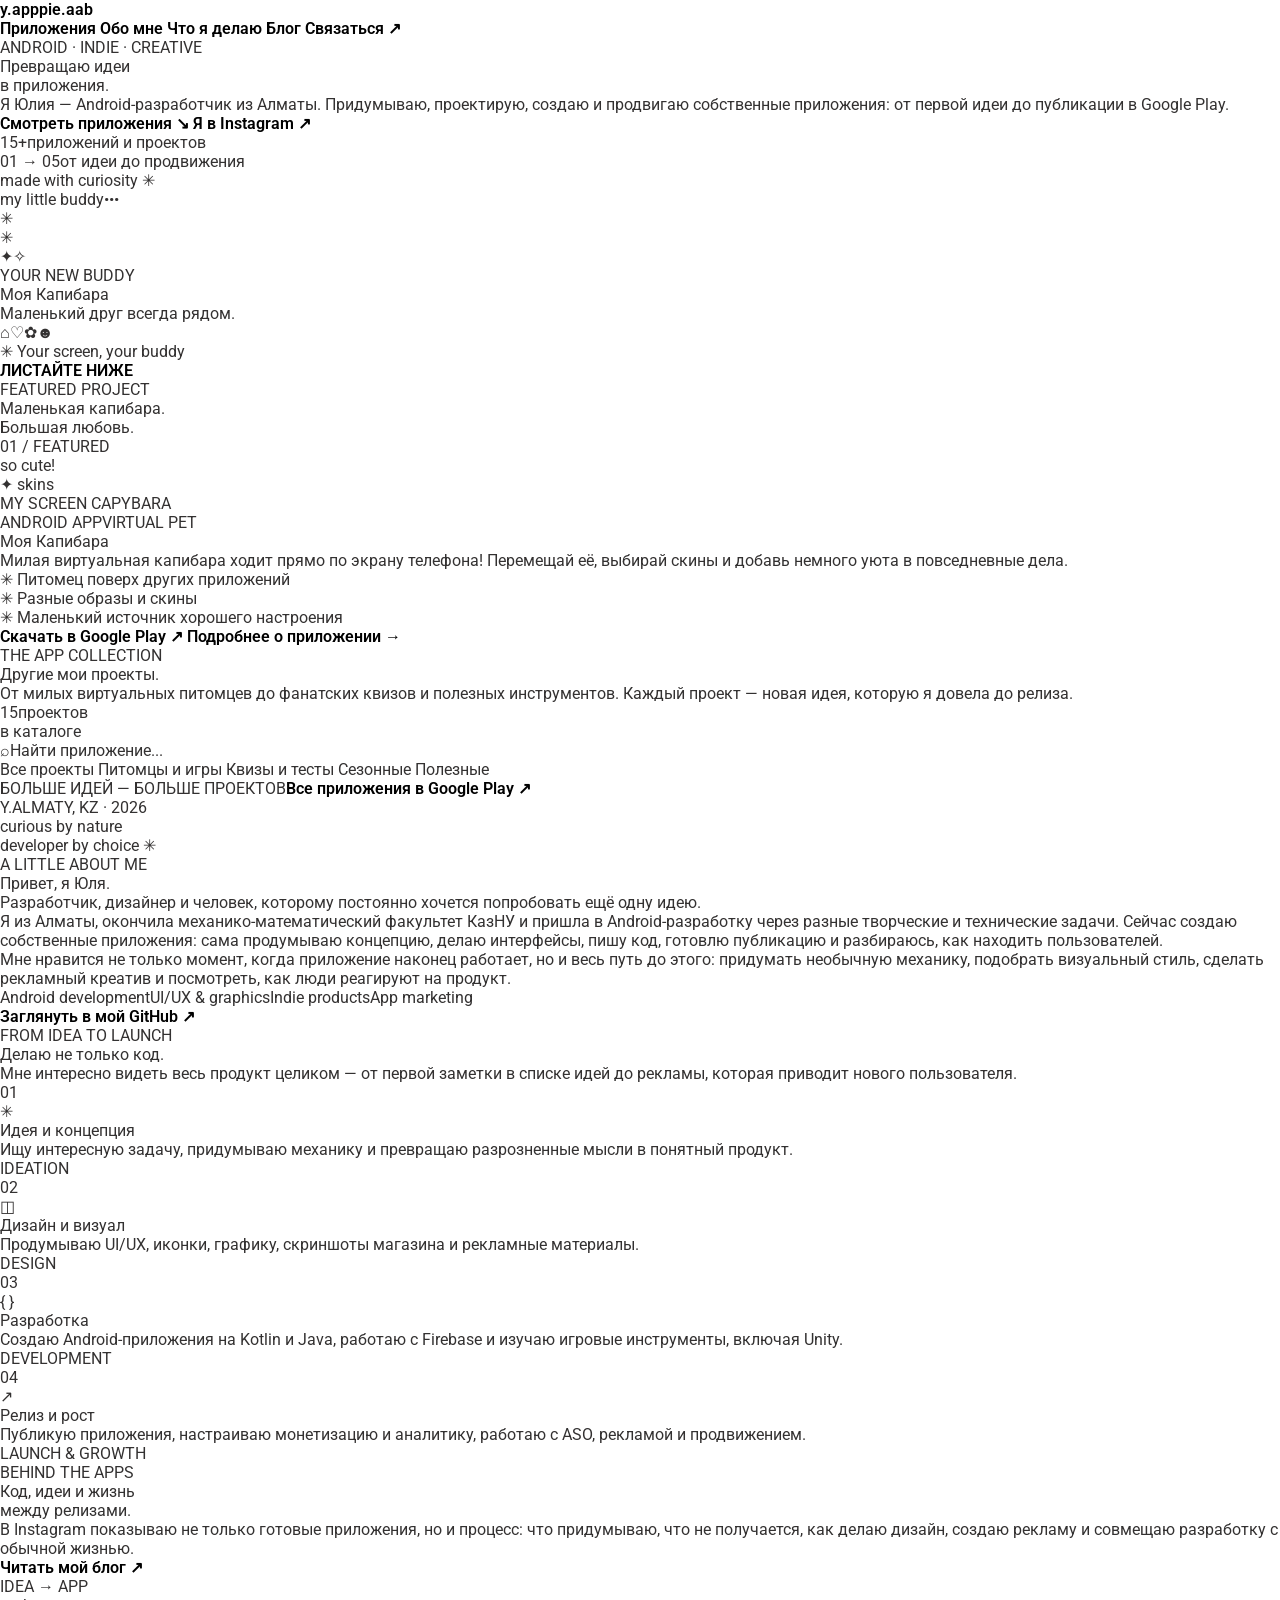
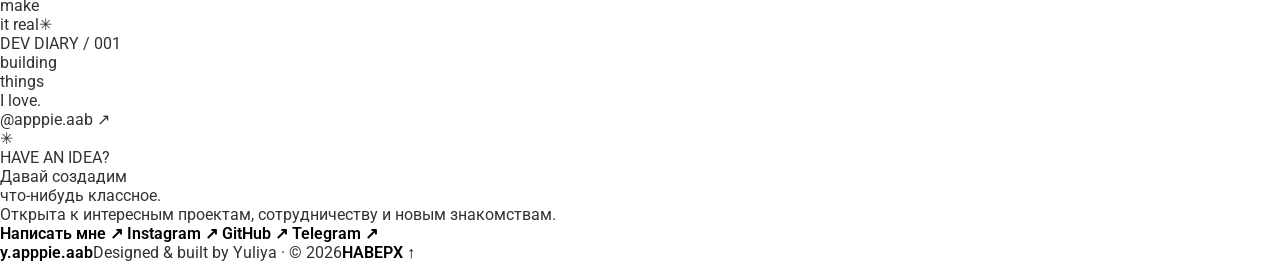
==== commit d8de9b07: "index.html" ====
--- a/index.html
+++ b/index.html
@@ -1,131 +1,189 @@
 <!DOCTYPE html>
-<html lang="en">
+<html lang="ru">
 <head>
-    <meta charset="UTF-8">
-    <title>About Me</title>
-    <link rel="stylesheet" type="text/css" href="/assets/styles/styles.css">
+  <meta charset="UTF-8">
+  <meta name="viewport" content="width=device-width, initial-scale=1">
+  <meta name="theme-color" content="#f7f5ef">
+  <meta name="description" content="Юлия — Android-разработчик и indie creator. Создаю приложения от идеи и дизайна до публикации, монетизации и продвижения.">
+  <meta property="og:title" content="Yuliya — Android & Indie Developer">
+  <meta property="og:description" content="От идеи до приложения в Google Play. Посмотрите мои проекты.">
+  <meta property="og:type" content="website">
+  <title>Yuliya — Android & Indie Developer</title>
+  <link rel="stylesheet" href="assets/styles/styles.css">
+  <link rel="icon" href="assets/img/favicon.png">
 </head>
 <body>
-    <div class="main">
-        <div class="header">
-            <a href="/"><span>EN</span></a>
-            <span>|</span>
-            <a href="/ru"><span>RU</span></a>
+  <header class="site-header">
+    <a class="brand" href="index.html" aria-label="Yuliya — главная"><span class="brand-mark">y.</span><span>apppie<span class="brand-dot">.aab</span></span></a>
+    <button class="menu-toggle" id="menuToggle" aria-label="Открыть меню" aria-expanded="false"><span></span><span></span></button>
+    <nav class="nav" id="siteNav">
+      <a href="#apps">Приложения</a>
+      <a href="#about">Обо мне</a>
+      <a href="#process">Что я делаю</a>
+      <a href="#blog">Блог</a>
+      <a class="nav-contact" href="#contact">Связаться <span>↗</span></a>
+    </nav>
+  </header>
+
+  <main>
+    <section class="hero section-wrap">
+      <div class="hero-copy">
+        <div class="eyebrow"><span class="status-dot"></span> ANDROID · INDIE · CREATIVE</div>
+        <h1>Превращаю идеи<br>в <span class="highlight">приложения.</span></h1>
+        <p class="hero-lead">Я Юлия — Android-разработчик из Алматы. Придумываю, проектирую, создаю и продвигаю собственные приложения: от первой идеи до публикации в Google Play.</p>
+        <div class="hero-actions">
+          <a class="button button-dark" href="#apps">Смотреть приложения <span>↘</span></a>
+          <a class="text-link" href="https://www.instagram.com/apppie.aab/" target="_blank" rel="noopener noreferrer">Я в Instagram ↗</a>
         </div>
-        <div class="content">
-            <div class="content__hello">
-                <img class="content__hello-img" src="/assets/img/avatar.png" alt="Avatar">
-                <div class="content__hello-text">
-                    <span class="content__name"><a href="/">Hi, I'm Yuliya, an Android developer</a></span>
-                    <span class="content__description"></br>This is my portfolio</span>
-                    <nav class="footer__social">
-                        <a href="https://www.instagram.com/apppie.aab/" target="_blank" class="footer__social-item"><img src="/assets/img/icons/instagram.png" alt="Instagram"></a>
-                        <a href="https://t.me/yuka2604" target="_blank" class="footer__social-item"><img src="/assets/img/icons/telegram.png" alt="Telegram"></a>
-                        <a href="mailto:apppie.aab@gmail.com" target="_blank" class="footer__social-item"><img src="/assets/img/icons/gmail.png" alt="Gmail"></a>
-                        <a href="https://github.com/Yuliya-Shamshiyeva" target="_blank" class="footer__social-item"><img src="/assets/img/icons/github.png" alt="GitHub"></a>
-                    </nav>
-                </div>
+        <div class="hero-facts">
+          <div><strong>15+</strong><span>приложений и проектов</span></div>
+          <div><strong>01 → 05</strong><span>от идеи до продвижения</span></div>
+        </div>
+      </div>
+      <div class="hero-art" aria-label="Иллюстрация главного приложения">
+        <div class="hero-sticker sticker-top">made with curiosity ✳</div>
+        <div class="phone-mockup">
+          <div class="phone-island"></div>
+          <div class="phone-screen">
+            <div class="phone-topline"><span>my little buddy</span><span>•••</span></div>
+            <div class="capy-scene">
+              <div class="sun-shape"></div>
+              <div class="plant plant-one">✳</div><div class="plant plant-two">✳</div>
+              <div class="capybara-art" role="img" aria-label="Стилизованная капибара">
+                <div class="capy-ear"></div><div class="capy-body"></div><div class="capy-head"></div>
+                <div class="capy-muzzle"></div><div class="capy-eye eye-one"></div><div class="capy-eye eye-two"></div>
+                <div class="capy-nose"></div><div class="capy-leg leg-one"></div><div class="capy-leg leg-two"></div>
+              </div>
+              <span class="sparkle sparkle-one">✦</span><span class="sparkle sparkle-two">✧</span>
             </div>
+            <div class="phone-caption"><span class="mini-pill">YOUR NEW BUDDY</span><h3>Моя Капибара</h3><p>Маленький друг всегда рядом.</p></div>
+            <div class="phone-bottom"><span>⌂</span><span>♡</span><span>✿</span><span>☻</span></div>
+          </div>
+        </div>
+        <div class="hero-sticker sticker-bottom"><span class="sticker-star">✳</span> Your screen, your buddy</div>
+        <div class="hero-orbit orbit-one"></div><div class="hero-orbit orbit-two"></div>
+      </div>
+      <a class="scroll-cue" href="#featured"><span></span> ЛИСТАЙТЕ НИЖЕ</a>
+    </section>
 
-            <div class="content__main">
-                <h2 class="content__subheader">Who I Am</h2>
-                <script src="//taplink.cc/id:11320683/widget/" async></script>
-                <div class="content__main-item"><div class="main-item__description"><p>I am an Android developer from Almaty. I graduated from the Mechanics and Mathematics Faculty of Al-Farabi Kazakh National University. I have worked as an analyst-developer in several companies, a graphic designer, and a 3D modeler. Now I apply all my skills in developing mobile applications for Android.</p></div></div>
+    <section class="featured-section section-wrap" id="featured">
+      <div class="section-heading">
+        <div><p class="eyebrow">FEATURED PROJECT</p><h2>Маленькая капибара.<br><span class="muted">Большая любовь.</span></h2></div>
+        <span class="project-number">01 / FEATURED</span>
+      </div>
+      <div class="featured-card">
+        <div class="featured-visual">
+          <div class="featured-bubble bubble-one">so cute!</div>
+          <div class="featured-bubble bubble-two">✦ skins</div>
+          <div class="featured-capy">
+            <div class="fc-ear"></div><div class="fc-body"></div><div class="fc-head"></div><div class="fc-muzzle"></div>
+            <div class="fc-eye"></div><div class="fc-eye fc-eye-two"></div><div class="fc-nose"></div><div class="fc-leg"></div><div class="fc-leg fc-leg-two"></div>
+          </div>
+          <div class="featured-grass"></div>
+          <span class="visual-label">MY SCREEN CAPYBARA</span>
+        </div>
+        <div class="featured-info">
+          <div class="app-tags"><span>ANDROID APP</span><span>VIRTUAL PET</span></div>
+          <h3>Моя Капибара</h3>
+          <p>Милая виртуальная капибара ходит прямо по экрану телефона! Перемещай её, выбирай скины и добавь немного уюта в повседневные дела.</p>
+          <ul class="feature-list">
+            <li><span>✳</span> Питомец поверх других приложений</li>
+            <li><span>✳</span> Разные образы и скины</li>
+            <li><span>✳</span> Маленький источник хорошего настроения</li>
+          </ul>
+          <div class="featured-actions">
+            <a class="button button-dark" href="https://play.google.com/store/apps/details?id=space.clevercake.kapibaraapp" target="_blank" rel="noopener noreferrer">Скачать в Google Play <span>↗</span></a>
+            <a class="text-link" href="app.html?id=space.clevercake.kapibaraapp">Подробнее о приложении →</a>
+          </div>
+        </div>
+      </div>
+    </section>
 
-                <h2 class="content__subheader">What I Do</h2>
-                <div class="content__main-item"><div class="main-item__description"><p>I develop mobile applications and games in Kotlin, Java, and C++</br>I create unique app designs (UI/UX) following Android standards and recommendations</br>A bit of a blogger — I promote my apps</p></div></div>
+    <section class="apps-section section-wrap" id="apps">
+      <div class="section-heading apps-heading">
+        <div><p class="eyebrow">THE APP COLLECTION</p><h2>Другие мои <span class="highlight">проекты.</span></h2><p class="section-intro">От милых виртуальных питомцев до фанатских квизов и полезных инструментов. Каждый проект — новая идея, которую я довела до релиза.</p></div>
+        <div class="apps-count"><strong id="appsCount">15</strong><span>проектов<br>в каталоге</span></div>
+      </div>
+      <div class="catalog-controls">
+        <label class="search-box"><span>⌕</span><input type="search" id="appSearch" placeholder="Найти приложение..." aria-label="Найти приложение"></label>
+        <div class="filter-list" id="appFilters" aria-label="Фильтры приложений">
+          <button class="filter-chip active" data-filter="all">Все проекты</button>
+          <button class="filter-chip" data-filter="pet">Питомцы и игры</button>
+          <button class="filter-chip" data-filter="quiz">Квизы и тесты</button>
+          <button class="filter-chip" data-filter="seasonal">Сезонные</button>
+          <button class="filter-chip" data-filter="tools">Полезные</button>
+        </div>
+      </div>
+      <div class="app-grid" id="appGrid" aria-live="polite"></div>
+      <div class="empty-state" id="emptyState" hidden>Ничего не найдено. Попробуйте другой запрос.</div>
+      <div class="catalog-bottom"><span>БОЛЬШЕ ИДЕЙ — БОЛЬШЕ ПРОЕКТОВ</span><a href="https://play.google.com/store/apps/developer?id=yu.lexa" target="_blank" rel="noopener noreferrer" class="text-link">Все приложения в Google Play ↗</a></div>
+    </section>
 
-                <h2 class="content__subheader">Top-5 Projects</h2>
+    <section class="about-section section-wrap" id="about">
+      <div class="about-image">
+        <div class="about-portrait-placeholder"><span class="portrait-sun"></span><span class="portrait-letter">Y.</span><span class="portrait-caption">ALMATY, KZ · 2026</span></div>
+        <div class="about-note">curious by nature<br>developer by choice <span>✳</span></div>
+      </div>
+      <div class="about-copy">
+        <p class="eyebrow">A LITTLE ABOUT ME</p>
+        <h2>Привет, я <span class="highlight">Юля.</span></h2>
+        <p class="about-lead">Разработчик, дизайнер и человек, которому постоянно хочется попробовать ещё одну идею.</p>
+        <p>Я из Алматы, окончила механико-математический факультет КазНУ и пришла в Android-разработку через разные творческие и технические задачи. Сейчас создаю собственные приложения: сама продумываю концепцию, делаю интерфейсы, пишу код, готовлю публикацию и разбираюсь, как находить пользователей.</p>
+        <p>Мне нравится не только момент, когда приложение наконец работает, но и весь путь до этого: придумать необычную механику, подобрать визуальный стиль, сделать рекламный креатив и посмотреть, как люди реагируют на продукт.</p>
+        <div class="about-tags"><span>Android development</span><span>UI/UX & graphics</span><span>Indie products</span><span>App marketing</span></div>
+        <a class="text-link" href="https://github.com/Yuliya-Shamshiyeva" target="_blank" rel="noopener noreferrer">Заглянуть в мой GitHub ↗</a>
+      </div>
+    </section>
 
-                <!-- ======= PROJECTS ======= -->
-                <!-- Capybara -->
-                <div class="content__main-item project">
-                    <a data-fslightbox href="/assets/img/placeholder.png">
-                        <img src="/assets/img/placeholder.png" alt="breath_placeholder">
-                    </a>
-                    <div>
-                        <div class="main-item__title"><span>My Screen Capybara</span></div>
-                        <div class="main-item__description"><p>My favorite app. At the moment, it has no analogues in the stores. It's literally a capybara that lives on your smartphone screen and walks around from corner to corner. You can move it around the screen and change its clothes using skins inside the app. This little thing definitely brings joy to capybara lovers! And the stats say the same — more than 100k downloads on Google Play with a 4.8 rating!</p></div>
-                        <div class="main-item__subdescription">
-                            <p>Technologies: Kotlin, JSON, Firebase, CorelDraw, and many other things kept in strict secret :)</p>
-                            <p class="main-item__links"><a href="https://play.google.com/store/apps/details?id=space.clevercake.kapibaraapp"><span>Google Play</span></a></p>
-                        </div>
-                    </div>
-                </div>
-                
-                <!-- Breathing exercises -->
-                <div class="content__main-item project">
-                    <a data-fslightbox href="/assets/img/placeholder.png">
-                        <img src="/assets/img/placeholder.png" alt="breath_placeholder">
-                    </a>
-                    <div>
-                        <div class="main-item__title"><span>VOZDUKH Breathing Exercises</span></div>
-                        <div class="main-item__description"><p>This application was my graduation project at Terricon School when I received additional training in Kotlin programming. The app helps not only to calm down and ground yourself but also supports and improves the condition of patients with COPD and other respiratory diseases. It was created specifically to help such patients. It is completely free and brings great results to users!</p></div>
-                        <div class="main-item__subdescription">
-                            <p>Technologies: Kotlin, JSON, Firebase, XML, Compose, Flow, After Effects, etc.</p>
-                            <p class="main-item__links"><a href="https://play.google.com/store/apps/details?id=space.clevercake.myapplication"><span>Google Play</span></a></p>
-                        </div>
-                    </div>
-                </div>
+    <section class="process-section" id="process">
+      <div class="section-wrap">
+        <div class="section-heading">
+          <div><p class="eyebrow">FROM IDEA TO LAUNCH</p><h2>Делаю не только <span class="highlight">код.</span></h2></div>
+          <p class="process-intro">Мне интересно видеть весь продукт целиком — от первой заметки в списке идей до рекламы, которая приводит нового пользователя.</p>
+        </div>
+        <div class="process-grid">
+          <article class="process-card"><span class="process-index">01</span><div class="process-icon">✳</div><h3>Идея и концепция</h3><p>Ищу интересную задачу, придумываю механику и превращаю разрозненные мысли в понятный продукт.</p><span class="process-caption">IDEATION</span></article>
+          <article class="process-card"><span class="process-index">02</span><div class="process-icon">◫</div><h3>Дизайн и визуал</h3><p>Продумываю UI/UX, иконки, графику, скриншоты магазина и рекламные материалы.</p><span class="process-caption">DESIGN</span></article>
+          <article class="process-card"><span class="process-index">03</span><div class="process-icon">{ }</div><h3>Разработка</h3><p>Создаю Android-приложения на Kotlin и Java, работаю с Firebase и изучаю игровые инструменты, включая Unity.</p><span class="process-caption">DEVELOPMENT</span></article>
+          <article class="process-card"><span class="process-index">04</span><div class="process-icon">↗</div><h3>Релиз и рост</h3><p>Публикую приложения, настраиваю монетизацию и аналитику, работаю с ASO, рекламой и продвижением.</p><span class="process-caption">LAUNCH & GROWTH</span></article>
+        </div>
+      </div>
+    </section>
 
-                <!-- Seismic Fault Map -->
-                <div class="content__main-item project">
-                    <a data-fslightbox href="/assets/img/placeholder.png">
-                        <img src="/assets/img/placeholder.png" alt="map_project_placeholder">
-                    </a>
-                    <div>
-                        <div class="main-item__title"><span>Almaty Seismic Fault Map</span></div>
-                        <div class="main-item__description"><p>The app is based on official government data. It was created after strong earthquakes in the city. It allows residents to freely view fault lines, understand risks, decide whether it’s safe to buy an apartment in certain areas, and avoid misinformation.</p></div>
-                        <div class="main-item__subdescription">
-                            <p>Technologies: Kotlin, Google Maps, Firebase</p>
-                            <p class="main-item__links"><a href="https://play.google.com/store/apps/details?id=space.clevercake.almatyseismicfaultmap"><span>Google Play</span></a></p>
-                        </div>
-                    </div>
-                </div>
+    <section class="blog-section section-wrap" id="blog">
+      <div class="blog-card">
+        <div class="blog-copy"><p class="eyebrow">BEHIND THE APPS</p><h2>Код, идеи и жизнь<br><span class="highlight">между релизами.</span></h2><p>В Instagram показываю не только готовые приложения, но и процесс: что придумываю, что не получается, как делаю дизайн, создаю рекламу и совмещаю разработку с обычной жизнью.</p><a class="button button-dark" href="https://www.instagram.com/apppie.aab/" target="_blank" rel="noopener noreferrer">Читать мой блог <span>↗</span></a></div>
+        <div class="blog-art"><div class="social-post post-back"><span>IDEA → APP</span><div class="post-scribble">make<br>it real<span>✳</span></div></div><div class="social-post post-front"><span>DEV DIARY / 001</span><div class="post-big">building<br>things<br><em>I love.</em></div><div class="post-footer">@apppie.aab <span>↗</span></div></div><div class="blog-sparkle">✳</div></div>
+      </div>
+    </section>
 
-                <!-- Christmas app -->
-                <div class="content__main-item project">
-                    <a data-fslightbox href="/assets/img/placeholder.png">
-                        <img src="/assets/img/placeholder.png" alt="breath_placeholder">
-                    </a>
-                    <div>
-                        <div class="main-item__title"><span>Christmas Countdown 2026</span></div>
-                        <div class="main-item__description"><p>App description (placeholder). Add text.</p></div>
-                        <div class="main-item__subdescription">
-                            <p>Technologies: Kotlin, Canva, Firebase, Room</p>
-                            <p class="main-item__links"><a href="https://play.google.com/store/apps/details?id=space.clevercake.holidayplannercountdowntochristmas"><span>Google Play</span></a></p>
-                        </div>
-                    </div>
-                </div>
+    <section class="contact-section section-wrap" id="contact">
+      <p class="eyebrow">HAVE AN IDEA?</p>
+      <h2>Давай создадим<br><span class="highlight">что-нибудь классное.</span></h2>
+      <p>Открыта к интересным проектам, сотрудничеству и новым знакомствам.</p>
+      <div class="contact-actions">
+        <a class="button button-dark" href="mailto:apppie.aab@gmail.com">Написать мне <span>↗</span></a>
+        <a class="social-button" href="https://www.instagram.com/apppie.aab/" target="_blank" rel="noopener noreferrer">Instagram ↗</a>
+        <a class="social-button" href="https://github.com/Yuliya-Shamshiyeva" target="_blank" rel="noopener noreferrer">GitHub ↗</a>
+        <a class="social-button" href="https://t.me/yuka2604" target="_blank" rel="noopener noreferrer">Telegram ↗</a>
+      </div>
+    </section>
+  </main>
 
-                <!-- BlowAway -->
-                <div class="content__main-item project">
-                    <a data-fslightbox href="/assets/img/placeholder.png">
-                        <img src="/assets/img/placeholder.png" alt="breath_placeholder">
-                    </a>
-                    <div>
-                        <div class="main-item__title"><span>BlowAway</span></div>
-                        <div class="main-item__description"><p>App description (placeholder). Add text.</p></div>
-                        <div class="main-item__subdescription">
-                            <p>Technologies: Kotlin</p>
-                            <p class="main-item__links"><a href="https://play.google.com/store/apps/details?id=space.apppie.aab.blowaway"><span>Google Play</span></a></p>
-                        </div>
-                    </div>
-                </div>
-
-                <h2 class="content__subheader">More of my projects here...</h2>
-                <p class="main-item__links"><a href="https://play.google.com/store/apps/developer?id=yu.lexa"><span>CLICK HERE</span></a></p>
-
-                <div class="content__main-item"><div class="main-item__description"><p>There should be a video here where I scratch a capybara</p></div></div>
-
-                <div class="content__main-item"><div class="main-item__description"><p>If you have business proposals, feel free to message me in any messenger — let's create something cool together. You can also find all links via the glowing green button on the website. Love to everyone!</p></div></div>
-
-            </div>
-        </div>
-
-        <div class="footer"><div><span>©apppie.aab</span></div></div>
-    </div>
-
-    <script src="/assets/scripts/fslightbox.js"></script>
+  <footer class="site-footer section-wrap"><a class="brand" href="#"><span class="brand-mark">y.</span><span>apppie<span class="brand-dot">.aab</span></span></a><span>Designed & built by Yuliya · © <span id="year"></span></span><a href="#top" class="back-top">НАВЕРХ ↑</a></footer>
+  <script src="assets/scripts/apps.js"></script>
+  <script>
+    const menuToggle = document.getElementById('menuToggle');
+    const siteNav = document.getElementById('siteNav');
+    menuToggle.addEventListener('click', () => {
+      const open = siteNav.classList.toggle('open');
+      menuToggle.setAttribute('aria-expanded', String(open));
+    });
+    siteNav.querySelectorAll('a').forEach(link => link.addEventListener('click', () => {
+      siteNav.classList.remove('open');
+      menuToggle.setAttribute('aria-expanded', 'false');
+    }));
+    document.getElementById('year').textContent = new Date().getFullYear();
+  </script>
 </body>
 </html>
